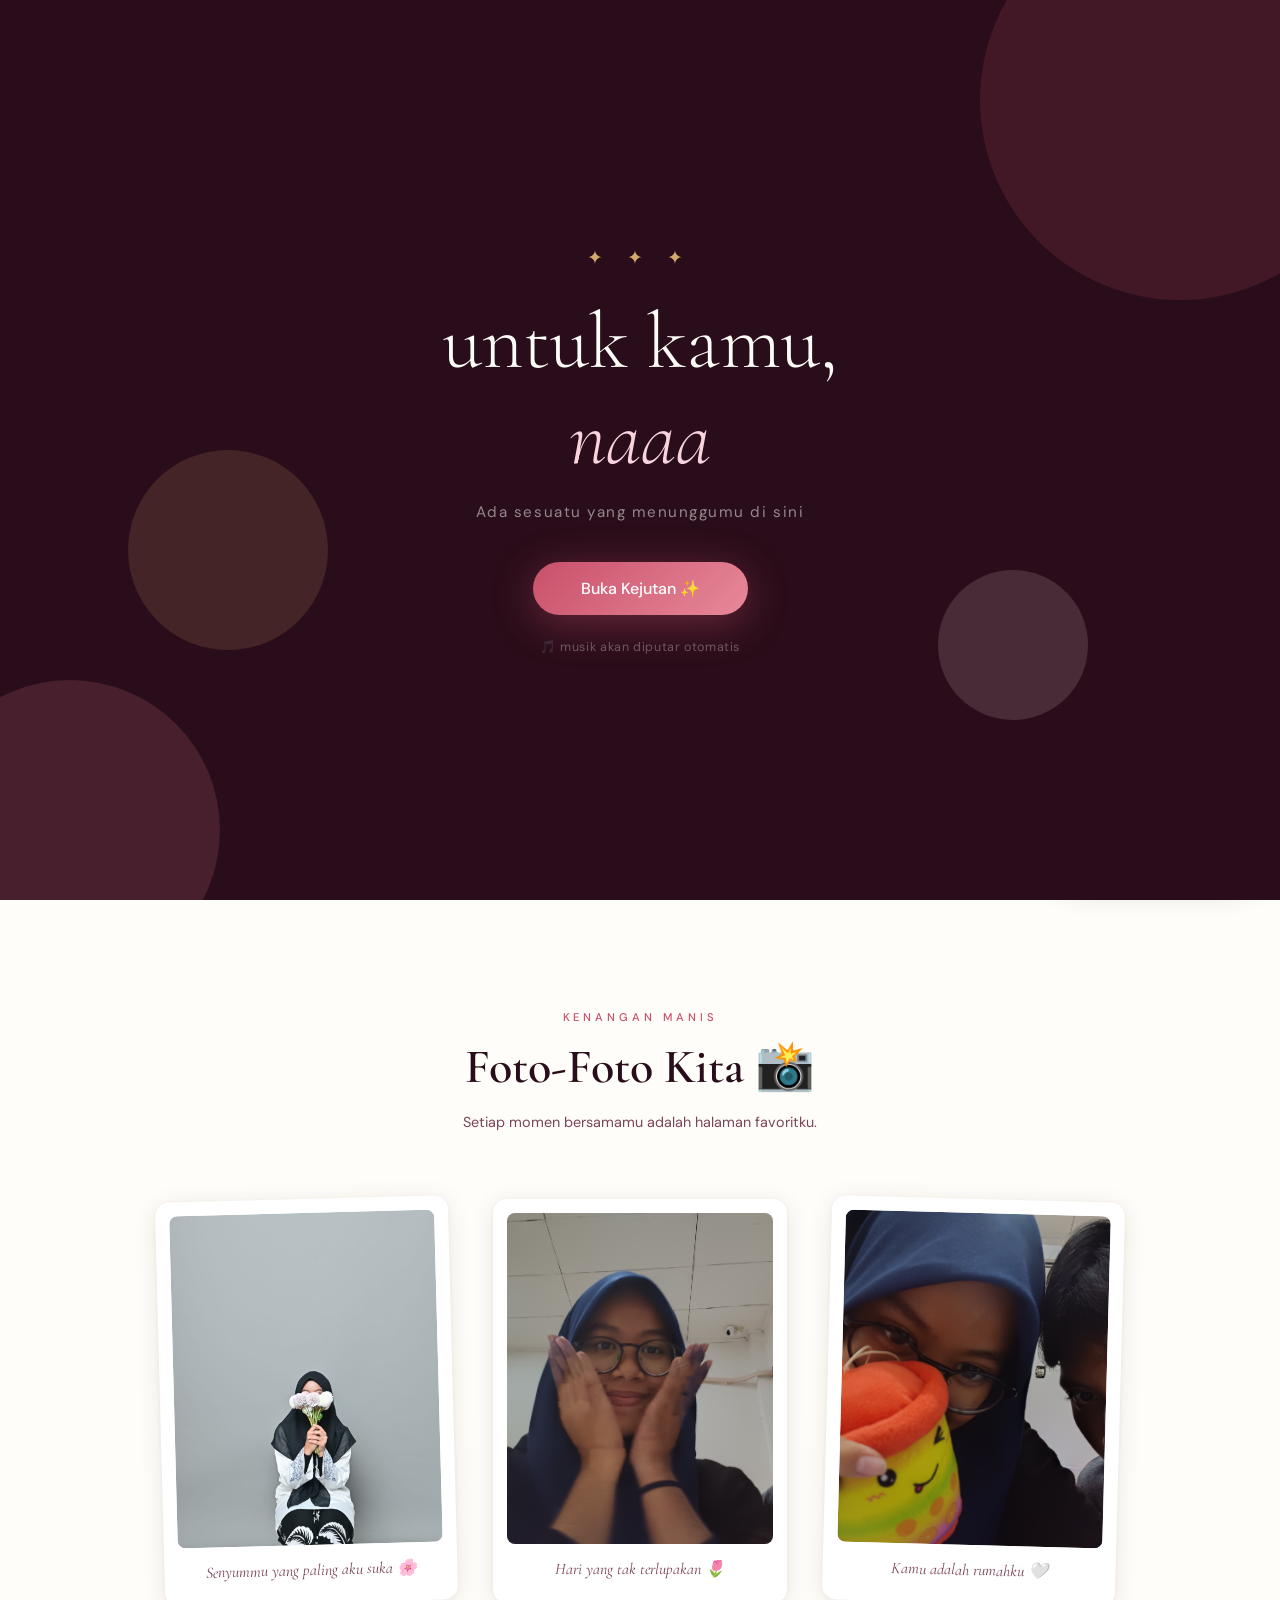
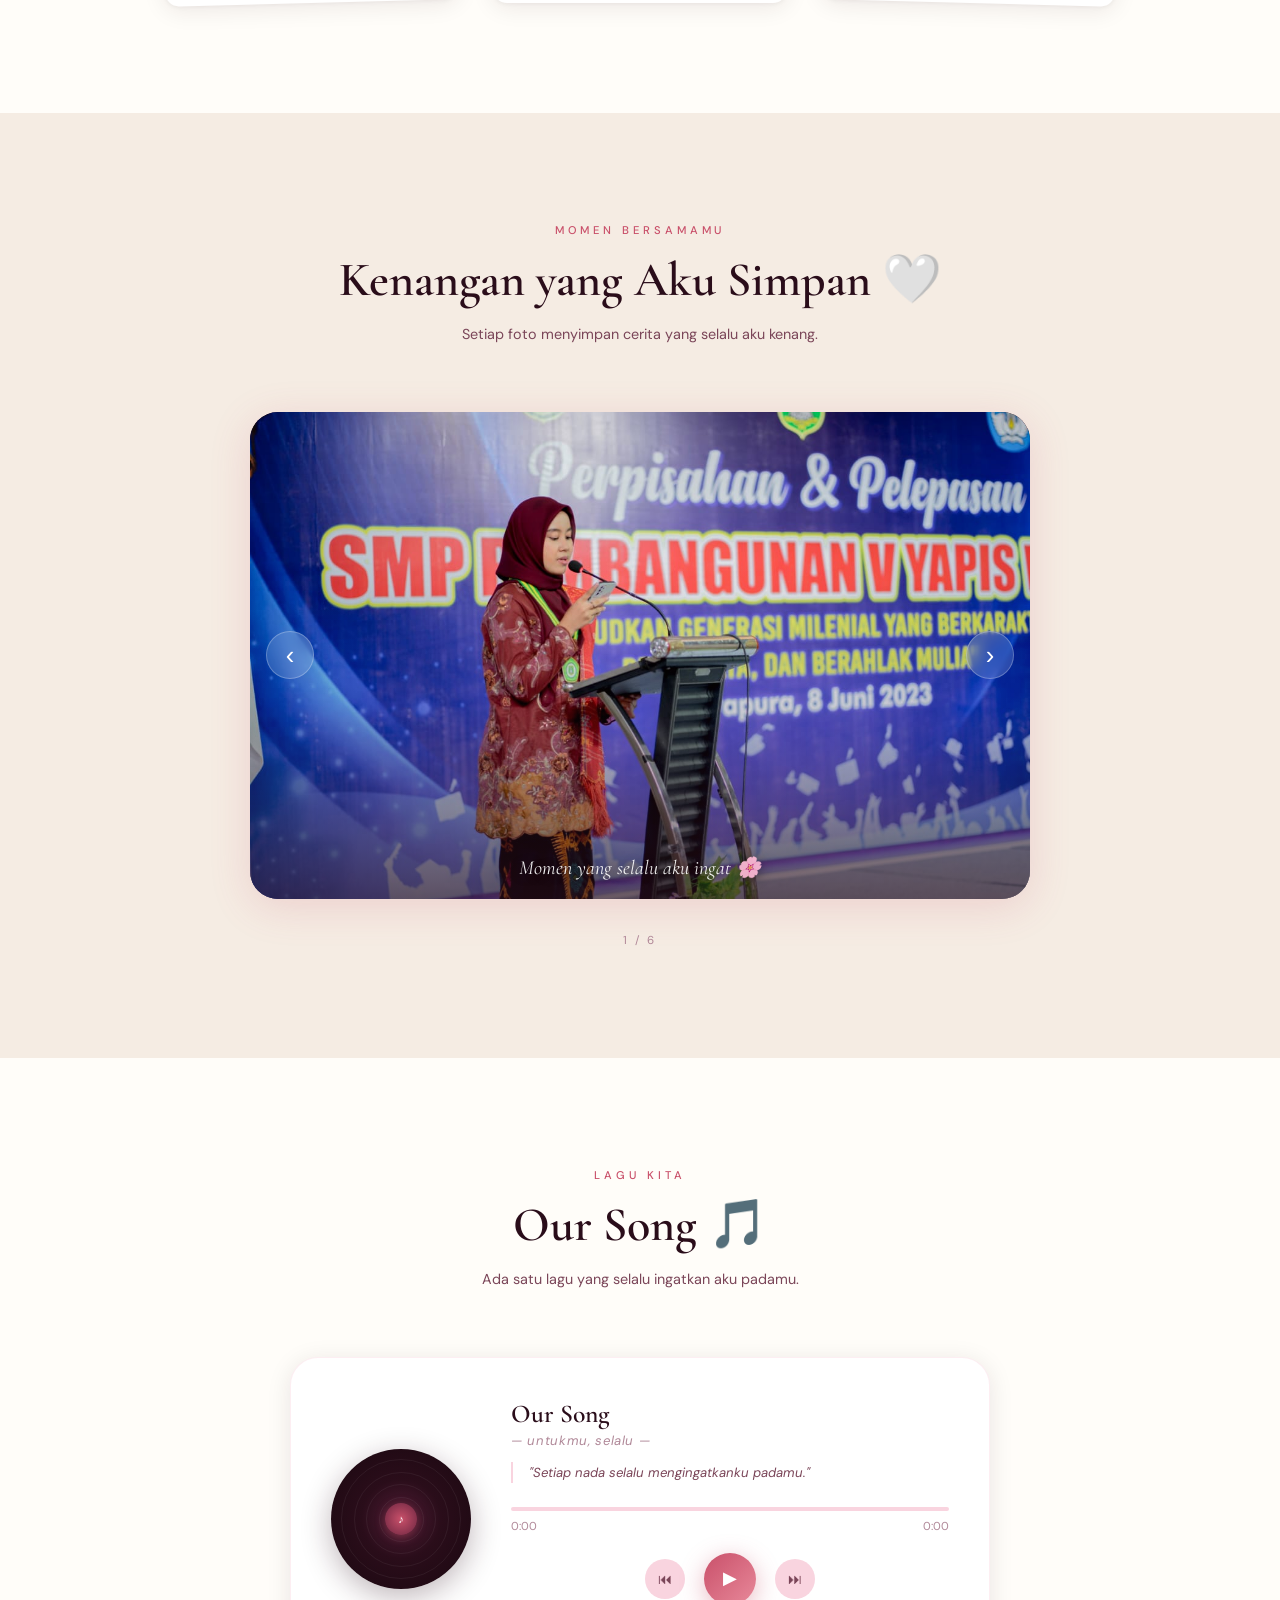
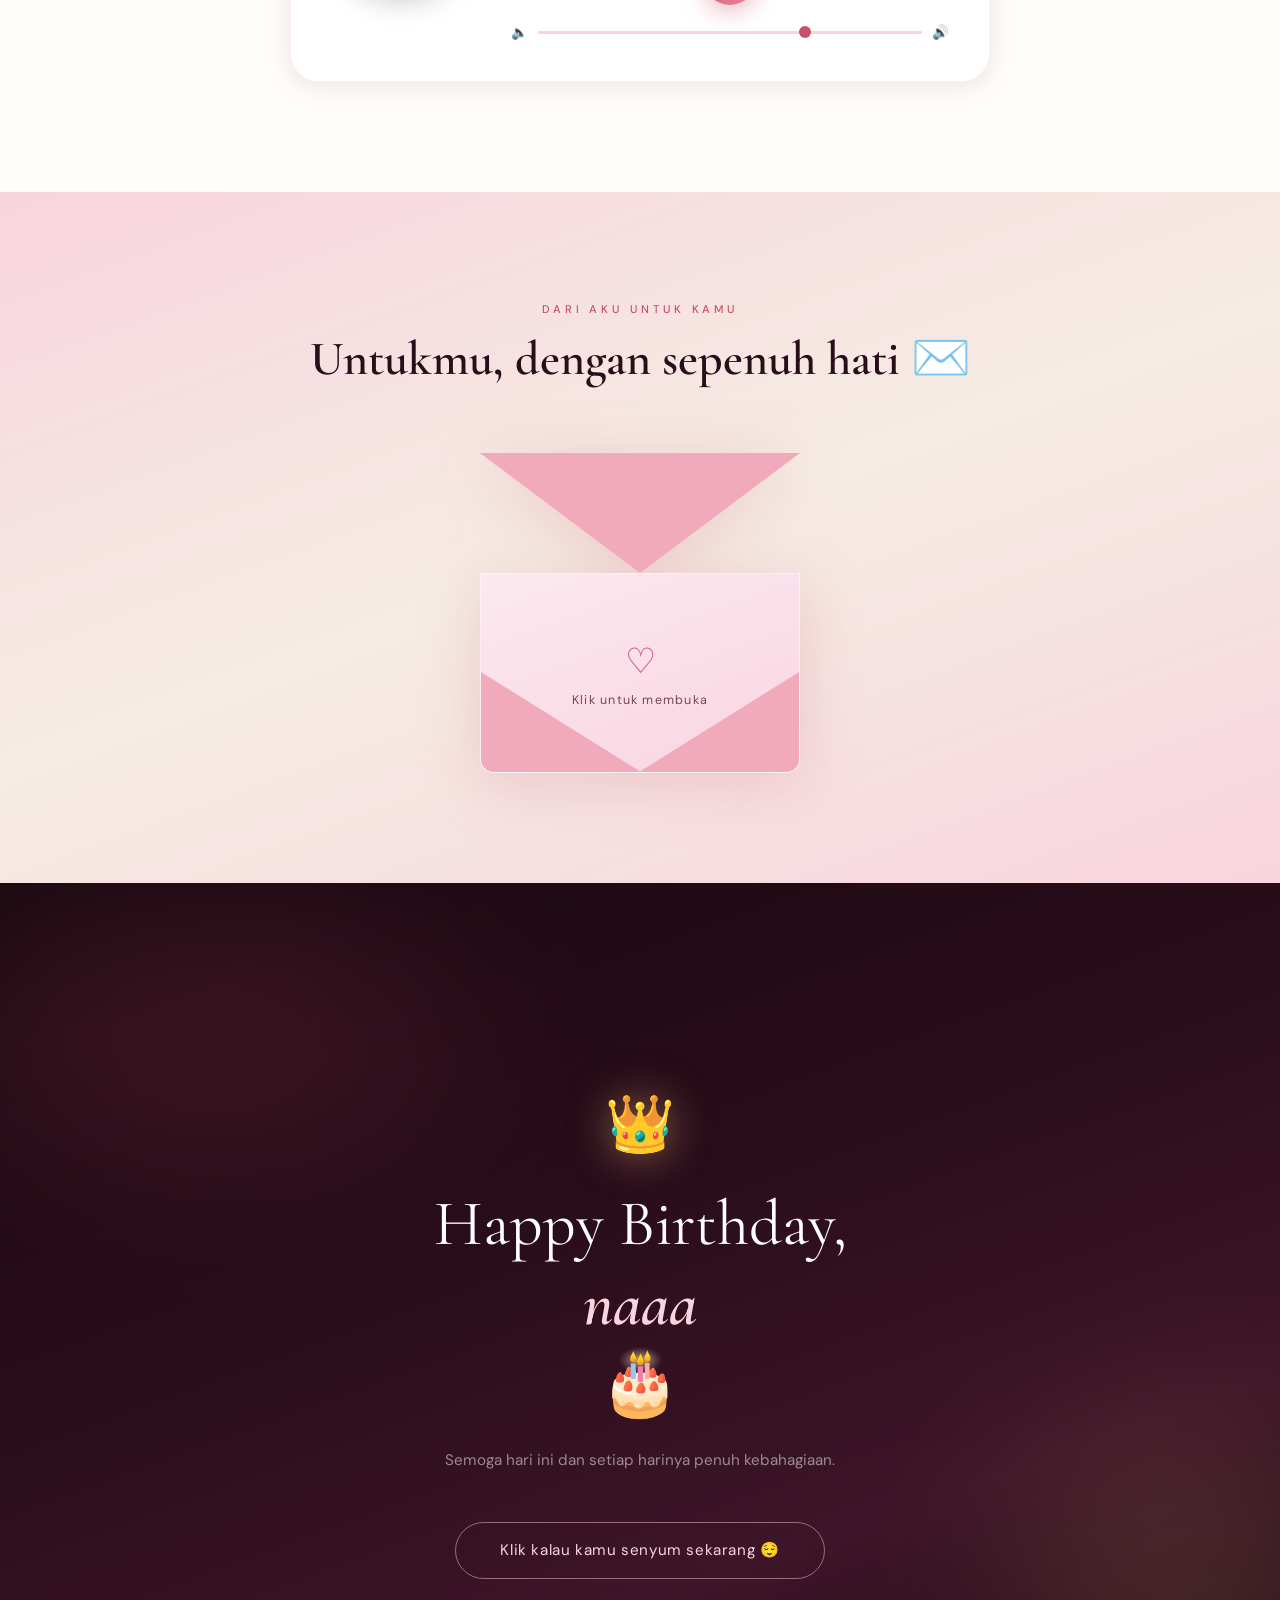
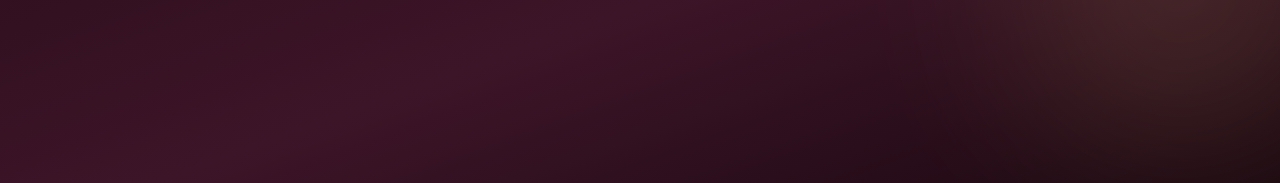
==== index.html @ 636d0f61 "." ====
<!DOCTYPE html>
<html lang="id">
<head>
  <meta charset="UTF-8" />
  <meta name="viewport" content="width=device-width, initial-scale=1.0" />
  <title>Happy Birthday 🎂</title>
  <link rel="stylesheet" href="style.css" />
  <link href="https://fonts.googleapis.com/css2?family=Cormorant+Garamond:ital,wght@0,300;0,400;0,600;1,300;1,400;1,600&family=DM+Sans:wght@300;400;500&family=Satisfy&display=swap" rel="stylesheet" />
  <link href="https://cdnjs.cloudflare.com/ajax/libs/aos/2.3.4/aos.css" rel="stylesheet" />
</head>
<body>

  <!-- ========== AMBIENT AUTOPLAY (BIRU) ========== -->
  <audio id="ambient-audio" preload="auto" loop>
    <source src="Gabriella_Fernaldi_-_Biru_-__64_Kbps___1_.mp3" type="audio/mpeg" />
  </audio>

  <!-- ========== CLICK TO START OVERLAY ========== -->
  <div id="start-overlay" class="start-overlay">
    <div class="start-overlay-inner">
      <div class="so-petal so-p1"></div>
      <div class="so-petal so-p2"></div>
      <div class="so-petal so-p3"></div>
      <div class="so-petal so-p4"></div>
      <div class="start-content">
        <p class="so-eyebrow">✦ ✦ ✦</p>
        <h2 class="so-title">untuk kamu,<br/><span>naaa</span></h2>
        <p class="so-sub">Ada sesuatu yang menunggumu di sini</p>
        <button class="so-btn" onclick="startExperience()">
          Buka Kejutan ✨
        </button>
        <p class="so-music-note">🎵 musik akan diputar otomatis</p>
      </div>
    </div>
  </div>

  <!-- ========== CANVAS CONFETTI ========== -->
  <canvas id="confetti-canvas"></canvas>

  <!-- ========== AMBIENT MUSIC BADGE ========== -->
  <div class="ambient-badge" id="ambient-badge">
    <div class="amb-disc spinning" id="amb-disc">
      <span>♪</span>
    </div>
    <div class="amb-meta">
      <p class="amb-title">Biru</p>
      <p class="amb-artist">Gabriella Fernaldi</p>
    </div>
    <button class="amb-btn" id="amb-btn" onclick="toggleAmbient()">⏸</button>
  </div>

  <!-- ========== SECTION 1: LANDING ========== -->
  <section id="landing" class="landing-section">
    <div class="lnd-grain"></div>
    <div class="lnd-orb lnd-orb-1"></div>
    <div class="lnd-orb lnd-orb-2"></div>
    <div class="lnd-orb lnd-orb-3"></div>
    <div class="petals-container" id="petals"></div>

    <div class="landing-content" data-aos="fade-up" data-aos-duration="1400">
      <p class="landing-eyebrow">✦ sebuah pesan untukmu ✦</p>
      <h1 class="landing-title" id="typing-text"></h1>
      <div class="landing-divider">
        <span class="div-line"></span>
        <span class="div-heart">♡</span>
        <span class="div-line"></span>
      </div>
      <button class="btn-surprise" onclick="openSurprise()">
        <span>Buka Kejutan</span>
        <span class="btn-emoji">🎁</span>
      </button>
    </div>

    <div class="scroll-hint">
      <span>scroll</span>
      <div class="scroll-line"></div>
    </div>
  </section>

  <!-- ========== SECTION 2: GALLERY ========== -->
  <section id="gallery" class="gallery-section">
    <div class="section-header" data-aos="fade-up">
      <p class="section-eyebrow">kenangan manis</p>
      <h2 class="section-title">Foto-Foto Kita 📸</h2>
      <p class="section-desc">Setiap momen bersamamu adalah halaman favoritku.</p>
    </div>

    <div class="gallery-grid">
      <div class="polaroid-card tilt-l" data-aos="fade-up" data-aos-delay="100" onclick="openLightbox('1.jpg', 'Senyummu yang paling aku suka 🌸')">
        <div class="polaroid-img-wrap">
          <img src="1.jpg" alt="Photo 1" onerror="this.src='https://picsum.photos/seed/rose1/400/500'" />
          <div class="polaroid-overlay"><span>Lihat ↗</span></div>
        </div>
        <p class="polaroid-caption">Senyummu yang paling aku suka 🌸</p>
      </div>

      <div class="polaroid-card" data-aos="fade-up" data-aos-delay="200" onclick="openLightbox('2.jpg', 'Hari yang tak terlupakan 🌷')">
        <div class="polaroid-img-wrap">
          <img src="2.jpg" alt="Photo 2" onerror="this.src='https://picsum.photos/seed/flower2/400/500'" />
          <div class="polaroid-overlay"><span>Lihat ↗</span></div>
        </div>
        <p class="polaroid-caption">Hari yang tak terlupakan 🌷</p>
      </div>

      <div class="polaroid-card tilt-r" data-aos="fade-up" data-aos-delay="300" onclick="openLightbox('3.jpg', 'Kamu adalah rumahku 🤍')">
        <div class="polaroid-img-wrap">
          <img src="3.jpg" alt="Photo 3" onerror="this.src='https://picsum.photos/seed/garden3/400/500'" />
          <div class="polaroid-overlay"><span>Lihat ↗</span></div>
        </div>
        <p class="polaroid-caption">Kamu adalah rumahku 🤍</p>
      </div>
    </div>

    <div id="lightbox" class="lightbox" onclick="closeLightbox()">
      <div class="lightbox-content" onclick="event.stopPropagation()">
        <button class="lightbox-close" onclick="closeLightbox()">✕</button>
        <img id="lightbox-img" src="" alt="" />
        <p id="lightbox-caption"></p>
      </div>
    </div>
  </section>

  <!-- ========== SECTION 3: SLIDESHOW ========== -->
<section id="slideshow" class="slideshow-section">
  <div class="section-header" data-aos="fade-up">
    <p class="section-eyebrow">momen bersamamu</p>
    <h2 class="section-title">Kenangan yang Aku Simpan 🤍</h2>
    <p class="section-desc">Setiap foto menyimpan cerita yang selalu aku kenang.</p>
  </div>

  <div class="slideshow-wrap" data-aos="fade-up" data-aos-delay="150">
    <div class="slideshow-stage">
      <div class="slide active" data-caption="Momen yang selalu aku ingat 🌸">
        <img src="4.jpg" alt="Foto 4" onerror="this.src='https://picsum.photos/seed/s4/800/500'" />
      </div>
      <div class="slide" data-caption="Bersamamu adalah rumah 🤍">
        <img src="5.jpg" alt="Foto 5" onerror="this.src='https://picsum.photos/seed/s5/800/500'" />
      </div>
      <div class="slide" data-caption="Tawa yang paling aku suka 🌷">
        <img src="6.jpg" alt="Foto 6" onerror="this.src='https://picsum.photos/seed/s6/800/500'" />
      </div>
      <div class="slide" data-caption="Hari yang tak terlupakan ✨">
        <img src="7.jpg" alt="Foto 7" onerror="this.src='https://picsum.photos/seed/s7/800/500'" />
      </div>
      <div class="slide" data-caption="Kamu selalu bikin aku tersenyum 😊">
        <img src="8.jpg" alt="Foto 8" onerror="this.src='https://picsum.photos/seed/s8/800/500'" />
      </div>
      <div class="slide" data-caption="Terima kasih sudah ada 💕">
        <img src="9.jpg" alt="Foto 9" onerror="this.src='https://picsum.photos/seed/s9/800/500'" />
      </div>

      <button class="slide-btn slide-prev" onclick="changeSlide(-1)">‹</button>
      <button class="slide-btn slide-next" onclick="changeSlide(1)">›</button>

      <div class="slide-caption-box">
        <p id="slide-caption">Momen yang selalu aku ingat 🌸</p>
      </div>
    </div>

    <div class="slide-dots" id="slide-dots"></div>
    <div class="slide-counter"><span id="slide-current">1</span> / <span id="slide-total">6</span></div>
  </div>
</section>

  <!-- ========== SECTION 4: MUSIC PLAYER ========== -->
  <section id="music" class="music-section">
    <div class="section-header" data-aos="fade-up">
      <p class="section-eyebrow">lagu kita</p>
      <h2 class="section-title">Our Song 🎵</h2>
      <p class="section-desc">Ada satu lagu yang selalu ingatkan aku padamu.</p>
    </div>

    <div class="music-card" data-aos="fade-up" data-aos-delay="100">
      <div class="music-vinyl-wrap">
        <div class="music-vinyl" id="music-disc">
          <div class="vinyl-r vinyl-r1"></div>
          <div class="vinyl-r vinyl-r2"></div>
          <div class="vinyl-r vinyl-r3"></div>
          <div class="vinyl-r vinyl-r4"></div>
          <div class="vinyl-center">♪</div>
        </div>
      </div>

      <div class="music-right">
        <h3 class="music-name">Our Song</h3>
        <p class="music-artist">— untukmu, selalu —</p>
        <p class="music-quote">"Setiap nada selalu mengingatkanku padamu."</p>

        <audio id="birthday-audio" preload="none">
          <source src="sssSpotify_com_downloader_1772805914259.mp3" type="audio/mpeg" />
        </audio>

        <div class="music-progress-section">
          <div class="music-progress-bar" id="music-progress-bar">
            <div class="music-progress-fill" id="progress-fill"></div>
          </div>
          <div class="music-timestamps">
            <span id="current-time">0:00</span>
            <span id="total-time">0:00</span>
          </div>
        </div>

        <div class="music-controls">
          <button class="ctrl-btn" onclick="restartTrack()">⏮</button>
          <button class="ctrl-btn ctrl-main" id="play-pause-btn" onclick="toggleMusic()">
            <span id="play-icon">▶</span>
          </button>
          <button class="ctrl-btn" onclick="restartTrack()">⏭</button>
        </div>

        <div class="volume-row">
          <span>🔈</span>
          <input type="range" id="volume-slider" min="0" max="1" step="0.05" value="0.7" oninput="setVolume(this.value)" />
          <span>🔊</span>
        </div>
      </div>
    </div>
  </section>

  <!-- ========== SECTION 5: SURAT ========== -->
  <section id="letter" class="letter-section">
    <div class="section-header" data-aos="fade-up">
      <p class="section-eyebrow">dari aku untuk kamu</p>
      <h2 class="section-title">Untukmu, dengan sepenuh hati ✉️</h2>
    </div>

    <div class="envelope-wrap" data-aos="fade-up" data-aos-delay="200">
      <div class="envelope" id="envelope" onclick="openEnvelope()">
        <div class="envelope-flap" id="envelope-flap"></div>
        <div class="envelope-body">
          <div class="envelope-heart">♡</div>
          <p class="envelope-hint" id="envelope-hint">Klik untuk membuka</p>
        </div>
      </div>

      <div class="letter-content" id="letter-content">
        <div class="letter-paper">
          <div class="letter-wax">♡</div>
          <p class="letter-date">— Hari istimewamu —</p>
          <p class="letter-greeting">Untuk kamu naaa,</p>
          <p class="letter-body">Hari ini, bertahun-tahun yang lalu, seseorang yang paling berharga dalam hidupku lahir ke dunia. Dan aku bersyukur setiap hari karena jalan hidupku membawaku bertemu denganmu.</p>
          <p class="letter-body">Kamu mungkin tidak selalu tahu betapa banyak kamu berarti bagiku. Setiap tawamu, setiap ceritamu, setiap momen kecil yang kita lewati bersama — semuanya menjadi bagian dari memori terindahku.</p>
          <p class="letter-body">Di hari ulang tahunmu ini, aku hanya ingin kamu tahu: kamu dicintai, kamu dihargai, dan kamu adalah salah satu alasan terbesar aku bersyukur setiap pagi.</p>
          <p class="letter-body">Semoga hari ini membawamu banyak senyum, semoga tahun ini penuh dengan hal-hal indah yang kamu pantas dapatkan. Dan semoga aku selalu bisa ada di sisimu dalam setiap langkahmu.</p>
          <p class="letter-sign">Dengan cinta yang tulus,<br /><em>Seseorang yang selalu menyayangimu 🤍</em></p>
        </div>
      </div>
    </div>
  </section>

  <!-- ========== SECTION 6: FINAL ========== -->
  <section id="final" class="final-section">
    <div class="stars-bg" id="stars-bg"></div>
    <div class="sparkles-container" id="sparkles"></div>
    <div class="aurora aurora-1"></div>
    <div class="aurora aurora-2"></div>

    <div class="final-content" data-aos="fade-up">
      <div class="final-crown">👑</div>
      <h2 class="final-title">Happy Birthday,<br /><span class="final-name">naaa</span> 🎂</h2>
      <p class="final-sub">Semoga hari ini dan setiap harinya penuh kebahagiaan.</p>
      <button class="btn-smile" onclick="showSurpriseModal()">
        Klik kalau kamu senyum sekarang 😌
      </button>
    </div>

    <div class="floating-hearts" id="floating-hearts"></div>
  </section>

  <!-- ========== SURPRISE MODAL ========== -->
  <div id="surprise-modal" class="surprise-modal">
    <div class="surprise-modal-content">
      <button class="modal-close" onclick="closeSurpriseModal()">✕</button>
      <div class="modal-deco">✨</div>
      <img id="modal-photo" src="" alt="" class="modal-photo" />
      <h3 class="modal-title">Aku tahu kamu senyum sekarang 😊</h3>
      <p class="modal-text" id="modal-text"></p>
      <button class="modal-btn" onclick="closeSurpriseModal()">Makasih ya 🤍</button>
    </div>
  </div>
  <div id="modal-backdrop" class="modal-backdrop" onclick="closeSurpriseModal()"></div>

  <script src="https://cdnjs.cloudflare.com/ajax/libs/aos/2.3.4/aos.js"></script>
  <script src="script.js"></script>
</body>
</html>
---- style.css ----
/* ================================================
   BIRTHDAY WEBSITE — STYLE.CSS (REVAMPED)
   Tema: Romantic · Luxury · Editorial
   ================================================ */

:root {
  --blush:       #f9d4df;
  --rose:        #e8899a;
  --deep-rose:   #c9506a;
  --cream:       #fdf8f3;
  --cream-warm:  #f5ece3;
  --ivory:       #fffdf9;
  --wine:        #2a0d1a;
  --wine-mid:    #3d1528;
  --wine-light:  #6b2540;
  --gold:        #d4a96a;
  --gold-light:  #e8c98a;
  --text-dark:   #2a0d1a;
  --text-mid:    #7a4558;
  --text-soft:   #b08898;
  --white:       #ffffff;
  --shadow-rose: 0 8px 40px rgba(200,80,106,0.18);
  --shadow-soft: 0 4px 24px rgba(42,13,26,0.10);
  --radius-xl:   28px;
  --radius-lg:   20px;
  --radius-md:   14px;
  --radius-sm:   8px;
  --ease:        cubic-bezier(0.4,0,0.2,1);
  --spring:      cubic-bezier(0.34,1.56,0.64,1);
}

*, *::before, *::after { box-sizing: border-box; margin: 0; padding: 0; }

html { scroll-behavior: smooth; font-size: 16px; }

body {
  font-family: 'DM Sans', sans-serif;
  background: var(--cream);
  color: var(--text-dark);
  overflow-x: hidden;
}

img { max-width: 100%; display: block; }

/* ============================================================
   START OVERLAY
   ============================================================ */
.start-overlay {
  position: fixed;
  inset: 0;
  z-index: 10000;
  background: var(--wine);
  display: flex;
  align-items: center;
  justify-content: center;
  transition: opacity 0.8s ease, visibility 0.8s ease;
}

.start-overlay.hidden {
  opacity: 0;
  visibility: hidden;
  pointer-events: none;
}

.start-overlay-inner {
  position: relative;
  width: 100%;
  height: 100%;
  display: flex;
  align-items: center;
  justify-content: center;
  overflow: hidden;
}

/* Decorative blobs on overlay */
.so-petal {
  position: absolute;
  border-radius: 50%;
  opacity: 0.15;
  animation: soPulse 4s ease-in-out infinite;
}
.so-p1 { width: 400px; height: 400px; background: var(--deep-rose); top: -100px; right: -100px; animation-delay: 0s; }
.so-p2 { width: 300px; height: 300px; background: var(--rose); bottom: -80px; left: -80px; animation-delay: 1s; }
.so-p3 { width: 200px; height: 200px; background: var(--gold); top: 50%; left: 10%; animation-delay: 2s; }
.so-p4 { width: 150px; height: 150px; background: var(--blush); bottom: 20%; right: 15%; animation-delay: 1.5s; }

@keyframes soPulse {
  0%, 100% { transform: scale(1); }
  50% { transform: scale(1.1); }
}

.start-content {
  position: relative;
  z-index: 2;
  text-align: center;
  padding: 2rem;
}

.so-eyebrow {
  font-size: 1.2rem;
  color: var(--gold);
  letter-spacing: 0.5em;
  margin-bottom: 1.5rem;
  animation: fadeIn 1s ease both;
}

.so-title {
  font-family: 'Cormorant Garamond', serif;
  font-size: clamp(2.5rem, 8vw, 5rem);
  font-weight: 300;
  color: var(--ivory);
  line-height: 1.2;
  margin-bottom: 1rem;
  animation: fadeInUp 1s 0.3s ease both;
}

.so-title span {
  font-style: italic;
  color: var(--blush);
}

.so-sub {
  font-size: 0.95rem;
  color: rgba(255,255,255,0.5);
  letter-spacing: 0.1em;
  margin-bottom: 2.5rem;
  animation: fadeInUp 1s 0.5s ease both;
}

.so-btn {
  display: inline-flex;
  align-items: center;
  gap: 0.5rem;
  padding: 1rem 3rem;
  background: linear-gradient(135deg, var(--deep-rose), var(--rose));
  color: var(--white);
  border: none;
  border-radius: 50px;
  font-family: 'DM Sans', sans-serif;
  font-size: 1rem;
  font-weight: 500;
  cursor: pointer;
  box-shadow: 0 8px 40px rgba(200,80,106,0.4);
  transition: transform 0.3s var(--spring), box-shadow 0.3s ease;
  animation: fadeInUp 1s 0.7s ease both;
}

.so-btn:hover {
  transform: translateY(-4px) scale(1.03);
  box-shadow: 0 16px 50px rgba(200,80,106,0.5);
}

.so-music-note {
  margin-top: 1.5rem;
  font-size: 0.78rem;
  color: rgba(255,255,255,0.3);
  letter-spacing: 0.05em;
  animation: fadeIn 1s 1.2s ease both;
}

@keyframes fadeIn { from { opacity: 0; } to { opacity: 1; } }
@keyframes fadeInUp { from { opacity: 0; transform: translateY(20px); } to { opacity: 1; transform: translateY(0); } }

/* ============================================================
   AMBIENT MUSIC BADGE
   ============================================================ */
.ambient-badge {
  position: fixed;
  bottom: 1.5rem;
  right: 1.5rem;
  z-index: 500;
  display: flex;
  align-items: center;
  gap: 0.75rem;
  background: rgba(42,13,26,0.85);
  backdrop-filter: blur(16px);
  border: 1px solid rgba(247,197,213,0.2);
  border-radius: 50px;
  padding: 0.6rem 1rem 0.6rem 0.6rem;
  box-shadow: 0 8px 32px rgba(0,0,0,0.3);
  animation: slideInBadge 0.6s 1s var(--spring) both;
}

@keyframes slideInBadge {
  from { transform: translateY(20px); opacity: 0; }
  to { transform: translateY(0); opacity: 1; }
}

.amb-disc {
  width: 36px;
  height: 36px;
  border-radius: 50%;
  background: linear-gradient(135deg, var(--deep-rose), var(--wine-light));
  display: flex;
  align-items: center;
  justify-content: center;
  color: white;
  font-size: 0.9rem;
  flex-shrink: 0;
}

.amb-disc.spinning {
  animation: discSpin 4s linear infinite;
}

@keyframes discSpin {
  from { transform: rotate(0deg); }
  to { transform: rotate(360deg); }
}

.amb-disc.paused {
  animation: none;
}

.amb-meta { line-height: 1.2; }

.amb-title {
  font-size: 0.75rem;
  font-weight: 500;
  color: var(--blush);
  white-space: nowrap;
}

.amb-artist {
  font-size: 0.65rem;
  color: rgba(255,255,255,0.4);
}

.amb-btn {
  background: rgba(255,255,255,0.1);
  border: none;
  color: white;
  width: 28px;
  height: 28px;
  border-radius: 50%;
  font-size: 0.7rem;
  cursor: pointer;
  display: flex;
  align-items: center;
  justify-content: center;
  transition: background 0.2s;
  flex-shrink: 0;
}

.amb-btn:hover { background: rgba(255,255,255,0.2); }

/* ============================================================
   CONFETTI CANVAS
   ============================================================ */
#confetti-canvas {
  position: fixed;
  inset: 0;
  width: 100%; height: 100%;
  pointer-events: none;
  z-index: 9999;
}

/* ============================================================
   LANDING SECTION
   ============================================================ */
.landing-section {
  position: relative;
  min-height: 100vh;
  display: flex;
  align-items: center;
  justify-content: center;
  overflow: hidden;
  background: linear-gradient(160deg, #fff0f5 0%, #fdf8f3 40%, #fff5ee 70%, #fde8f0 100%);
}

/* Film grain overlay */
.lnd-grain {
  position: absolute;
  inset: 0;
  pointer-events: none;
  opacity: 0.035;
  background-image: url("data:image/svg+xml,%3Csvg viewBox='0 0 256 256' xmlns='http://www.w3.org/2000/svg'%3E%3Cfilter id='noise'%3E%3CfeTurbulence type='fractalNoise' baseFrequency='0.9' numOctaves='4' stitchTiles='stitch'/%3E%3C/filter%3E%3Crect width='100%25' height='100%25' filter='url(%23noise)'/%3E%3C/svg%3E");
  background-repeat: repeat;
  background-size: 128px 128px;
}

.lnd-orb {
  position: absolute;
  border-radius: 50%;
  filter: blur(60px);
  pointer-events: none;
}

.lnd-orb-1 {
  width: 500px; height: 500px;
  background: rgba(247,197,213,0.35);
  top: -150px; left: -100px;
  animation: orbFloat 8s ease-in-out infinite;
}

.lnd-orb-2 {
  width: 350px; height: 350px;
  background: rgba(245,230,216,0.4);
  bottom: -80px; right: -80px;
  animation: orbFloat 10s 2s ease-in-out infinite reverse;
}

.lnd-orb-3 {
  width: 250px; height: 250px;
  background: rgba(212,80,106,0.12);
  top: 40%; left: 60%;
  animation: orbFloat 7s 1s ease-in-out infinite;
}

@keyframes orbFloat {
  0%, 100% { transform: translate(0, 0) scale(1); }
  50% { transform: translate(20px, -30px) scale(1.05); }
}

.petals-container { position: absolute; inset: 0; pointer-events: none; overflow: hidden; }

.petal {
  position: absolute;
  background: radial-gradient(ellipse, #f9c5d5 40%, #f0a0b8 100%);
  border-radius: 50% 0 50% 0;
  opacity: 0.65;
  animation: petalFall linear infinite;
}

@keyframes petalFall {
  0%   { transform: translateY(-20px) rotate(0deg) translateX(0); opacity: 0.7; }
  50%  { transform: translateY(55vh) rotate(360deg) translateX(30px); opacity: 0.5; }
  100% { transform: translateY(110vh) rotate(720deg) translateX(-10px); opacity: 0; }
}

.landing-content {
  position: relative;
  z-index: 2;
  text-align: center;
  max-width: 720px;
  padding: 2rem 1.5rem;
}

.landing-eyebrow {
  font-size: 0.7rem;
  font-weight: 500;
  letter-spacing: 0.4em;
  color: var(--deep-rose);
  text-transform: uppercase;
  margin-bottom: 2rem;
}

.landing-title {
  font-family: 'Cormorant Garamond', serif;
  font-size: clamp(1.6rem, 4.5vw, 2.8rem);
  font-weight: 400;
  font-style: italic;
  color: var(--text-dark);
  line-height: 1.5;
  min-height: 5em;
  margin-bottom: 2rem;
}

.landing-title::after {
  content: '|';
  animation: blink 0.8s infinite;
  color: var(--deep-rose);
  font-weight: 300;
  font-style: normal;
}

@keyframes blink {
  0%, 100% { opacity: 1; }
  50%       { opacity: 0; }
}

.landing-divider {
  display: flex;
  align-items: center;
  justify-content: center;
  gap: 1.2rem;
  margin-bottom: 3rem;
}

.div-line {
  display: block;
  width: 100px;
  height: 1px;
  background: linear-gradient(to right, transparent, var(--rose));
}

.div-line:last-child { background: linear-gradient(to left, transparent, var(--rose)); }

.div-heart {
  font-size: 1.1rem;
  color: var(--deep-rose);
  animation: heartPulse 1.6s ease-in-out infinite;
}

@keyframes heartPulse {
  0%, 100% { transform: scale(1); }
  50%       { transform: scale(1.3); }
}

.btn-surprise {
  display: inline-flex;
  align-items: center;
  gap: 0.7rem;
  padding: 1.1rem 2.8rem;
  background: linear-gradient(135deg, var(--deep-rose) 0%, var(--rose) 100%);
  color: var(--white);
  border: none;
  border-radius: 50px;
  font-family: 'DM Sans', sans-serif;
  font-size: 1rem;
  font-weight: 500;
  letter-spacing: 0.04em;
  cursor: pointer;
  box-shadow: 0 10px 40px rgba(200,80,106,0.35), inset 0 1px 0 rgba(255,255,255,0.2);
  transition: transform 0.3s var(--spring), box-shadow 0.3s ease;
  position: relative;
  overflow: hidden;
}

.btn-surprise::before {
  content: '';
  position: absolute;
  inset: 0;
  background: linear-gradient(135deg, rgba(255,255,255,0.15), transparent);
  opacity: 0;
  transition: opacity 0.3s;
}

.btn-surprise:hover {
  transform: translateY(-4px) scale(1.02);
  box-shadow: 0 18px 50px rgba(200,80,106,0.45);
}
.btn-surprise:hover::before { opacity: 1; }
.btn-surprise:active { transform: translateY(0) scale(1); }
.btn-emoji { font-size: 1.1rem; }

.scroll-hint {
  position: absolute;
  bottom: 2.5rem;
  left: 50%;
  transform: translateX(-50%);
  display: flex;
  flex-direction: column;
  align-items: center;
  gap: 0.5rem;
  color: var(--text-soft);
  font-size: 0.65rem;
  letter-spacing: 0.3em;
  text-transform: uppercase;
  animation: fadeIn 1s 2s ease both;
}

.scroll-line {
  width: 1px;
  height: 32px;
  background: linear-gradient(to bottom, var(--text-soft), transparent);
  animation: scrollPulse 1.5s ease-in-out infinite;
}

@keyframes scrollPulse {
  0%, 100% { transform: scaleY(1); opacity: 0.5; }
  50% { transform: scaleY(1.4); opacity: 1; }
}

/* ============================================================
   SHARED SECTION STYLES
   ============================================================ */
section { padding: 110px 1.5rem; }

.section-header {
  text-align: center;
  margin-bottom: 4rem;
}

.section-eyebrow {
  font-size: 0.7rem;
  font-weight: 500;
  letter-spacing: 0.35em;
  text-transform: uppercase;
  color: var(--deep-rose);
  margin-bottom: 0.8rem;
}

.section-title {
  font-family: 'Cormorant Garamond', serif;
  font-size: clamp(2rem, 4.5vw, 3rem);
  font-weight: 600;
  color: var(--text-dark);
  margin-bottom: 0.8rem;
  line-height: 1.25;
}

.section-desc {
  font-size: 0.9rem;
  color: var(--text-mid);
  max-width: 400px;
  margin: 0 auto;
  line-height: 1.75;
}

/* ============================================================
   GALLERY SECTION
   ============================================================ */
.gallery-section {
  background: var(--ivory);
  position: relative;
}

.gallery-grid {
  display: grid;
  grid-template-columns: repeat(auto-fit, minmax(260px, 1fr));
  gap: 2.5rem;
  max-width: 960px;
  margin: 0 auto;
}

.polaroid-card {
  background: var(--white);
  border-radius: var(--radius-md);
  padding: 14px 14px 22px;
  box-shadow: 0 4px 24px rgba(42,13,26,0.09), 0 1px 4px rgba(42,13,26,0.05);
  cursor: pointer;
  transition: transform 0.4s var(--spring), box-shadow 0.4s ease;
  position: relative;
}

.polaroid-card.tilt-l { transform: rotate(-1.5deg); }
.polaroid-card.tilt-r { transform: rotate(1.5deg); }

.polaroid-card:hover {
  transform: translateY(-10px) rotate(0deg) scale(1.02) !important;
  box-shadow: 0 24px 60px rgba(200,80,106,0.2), 0 4px 12px rgba(42,13,26,0.08);
}

.polaroid-img-wrap {
  position: relative;
  overflow: hidden;
  border-radius: var(--radius-sm);
  aspect-ratio: 4/5;
  background: var(--blush);
}

.polaroid-img-wrap img {
  width: 100%; height: 100%;
  object-fit: cover;
  transition: transform 0.5s ease;
}

.polaroid-card:hover .polaroid-img-wrap img { transform: scale(1.07); }

.polaroid-overlay {
  position: absolute;
  inset: 0;
  background: linear-gradient(to top, rgba(42,13,26,0.55), transparent 60%);
  display: flex;
  align-items: flex-end;
  justify-content: flex-end;
  padding: 1rem;
  opacity: 0;
  transition: opacity 0.35s ease;
}

.polaroid-card:hover .polaroid-overlay { opacity: 1; }
.polaroid-overlay span { color: white; font-size: 0.85rem; font-weight: 500; }

.polaroid-caption {
  margin-top: 14px;
  font-family: 'Cormorant Garamond', serif;
  font-style: italic;
  font-size: 1rem;
  color: var(--text-mid);
  text-align: center;
  line-height: 1.4;
}

/* Lightbox */
.lightbox {
  display: none;
  position: fixed;
  inset: 0;
  background: rgba(10,0,6,0.92);
  z-index: 800;
  align-items: center;
  justify-content: center;
  backdrop-filter: blur(8px);
}

.lightbox.open { display: flex; }

.lightbox-content {
  position: relative;
  max-width: 90vw;
  max-height: 90vh;
  text-align: center;
}

.lightbox-close {
  position: absolute;
  top: -3rem; right: 0;
  background: rgba(255,255,255,0.12);
  border: none;
  color: white;
  width: 36px; height: 36px;
  border-radius: 50%;
  cursor: pointer;
  font-size: 0.85rem;
  display: flex; align-items: center; justify-content: center;
  transition: background 0.2s;
}

.lightbox-close:hover { background: rgba(255,255,255,0.25); }

.lightbox-content img {
  max-height: 80vh;
  border-radius: var(--radius-md);
  box-shadow: 0 30px 80px rgba(0,0,0,0.5);
}

#lightbox-caption {
  margin-top: 1rem;
  font-family: 'Cormorant Garamond', serif;
  font-style: italic;
  color: rgba(255,255,255,0.75);
  font-size: 1.05rem;
}

/* ============================================================
   VIDEO SECTION
   ============================================================ */
.video-section {
  background: var(--cream-warm);
  position: relative;
  overflow: hidden;
}

.video-card {
  max-width: 700px;
  margin: 0 auto;
  border-radius: var(--radius-xl);
  overflow: hidden;
  box-shadow: var(--shadow-rose);
  background: var(--wine);
}

.video-card video {
  width: 100%;
  display: block;
  background: black;
}

.video-footer {
  padding: 1rem 1.5rem;
  text-align: center;
  background: var(--wine);
  color: rgba(255,255,255,0.6);
  font-size: 0.85rem;
  letter-spacing: 0.05em;
}

/* ============================================================
   MUSIC SECTION
   ============================================================ */
.music-section {
  background: var(--ivory);
  position: relative;
}

.music-card {
  max-width: 700px;
  margin: 0 auto;
  background: var(--white);
  border-radius: var(--radius-xl);
  padding: 2.5rem;
  box-shadow: var(--shadow-soft);
  display: flex;
  gap: 2.5rem;
  align-items: center;
  border: 1px solid rgba(247,197,213,0.3);
}

/* Vinyl */
.music-vinyl-wrap {
  flex-shrink: 0;
}

.music-vinyl {
  width: 140px;
  height: 140px;
  border-radius: 50%;
  background: radial-gradient(circle, #3d1528 20%, #2a0d1a 40%, #1a0810 100%);
  position: relative;
  display: flex;
  align-items: center;
  justify-content: center;
  box-shadow: 0 8px 30px rgba(42,13,26,0.3);
  transition: box-shadow 0.3s;
}

.music-vinyl.playing {
  animation: vinylSpin 2s linear infinite;
  box-shadow: 0 12px 40px rgba(200,80,106,0.4);
}

@keyframes vinylSpin {
  from { transform: rotate(0deg); }
  to { transform: rotate(360deg); }
}

.vinyl-r {
  position: absolute;
  border-radius: 50%;
  border: 1px solid rgba(255,255,255,0.06);
  inset: 0;
  margin: auto;
}

.vinyl-r1 { width: 120px; height: 120px; }
.vinyl-r2 { width: 95px;  height: 95px; }
.vinyl-r3 { width: 70px;  height: 70px; }
.vinyl-r4 { width: 45px;  height: 45px; }

.vinyl-center {
  width: 32px;
  height: 32px;
  background: radial-gradient(circle, var(--deep-rose), var(--wine-light));
  border-radius: 50%;
  display: flex;
  align-items: center;
  justify-content: center;
  color: white;
  font-size: 0.7rem;
  z-index: 2;
  box-shadow: 0 2px 10px rgba(200,80,106,0.5);
}

/* Music right panel */
.music-right { flex: 1; }

.music-name {
  font-family: 'Cormorant Garamond', serif;
  font-size: 1.6rem;
  font-weight: 600;
  color: var(--text-dark);
  margin-bottom: 0.2rem;
}

.music-artist {
  font-size: 0.82rem;
  color: var(--text-soft);
  font-style: italic;
  margin-bottom: 0.8rem;
  letter-spacing: 0.05em;
}

.music-quote {
  font-size: 0.82rem;
  color: var(--text-mid);
  font-style: italic;
  margin-bottom: 1.5rem;
  padding-left: 1rem;
  border-left: 2px solid var(--blush);
  line-height: 1.6;
}

.music-progress-section { margin-bottom: 1.2rem; }

.music-progress-bar {
  height: 4px;
  background: var(--blush);
  border-radius: 4px;
  cursor: pointer;
  position: relative;
  overflow: hidden;
}

.music-progress-fill {
  height: 100%;
  background: linear-gradient(to right, var(--deep-rose), var(--rose));
  border-radius: 4px;
  width: 0%;
  transition: width 0.2s linear;
}

.music-timestamps {
  display: flex;
  justify-content: space-between;
  margin-top: 0.5rem;
  font-size: 0.72rem;
  color: var(--text-soft);
}

.music-controls {
  display: flex;
  align-items: center;
  justify-content: center;
  gap: 1.2rem;
  margin-bottom: 1.2rem;
}

.ctrl-btn {
  background: var(--blush);
  border: none;
  width: 40px; height: 40px;
  border-radius: 50%;
  color: var(--text-mid);
  font-size: 0.9rem;
  cursor: pointer;
  display: flex; align-items: center; justify-content: center;
  transition: background 0.2s, transform 0.2s;
}

.ctrl-btn:hover { background: var(--rose); color: white; transform: scale(1.08); }

.ctrl-main {
  width: 52px; height: 52px;
  background: linear-gradient(135deg, var(--deep-rose), var(--rose));
  color: white;
  font-size: 1.1rem;
  box-shadow: 0 6px 24px rgba(200,80,106,0.4);
}

.ctrl-main:hover { background: linear-gradient(135deg, var(--rose), var(--deep-rose)); color: white; transform: scale(1.1); }

.volume-row {
  display: flex;
  align-items: center;
  gap: 0.6rem;
  font-size: 0.85rem;
}

.volume-row input[type=range] {
  flex: 1;
  -webkit-appearance: none;
  height: 3px;
  background: var(--blush);
  border-radius: 3px;
  outline: none;
}

.volume-row input[type=range]::-webkit-slider-thumb {
  -webkit-appearance: none;
  width: 12px; height: 12px;
  border-radius: 50%;
  background: var(--deep-rose);
  cursor: pointer;
}

/* ============================================================
   LETTER SECTION
   ============================================================ */
.letter-section {
  background: linear-gradient(160deg, var(--blush) 0%, var(--cream-warm) 50%, var(--blush) 100%);
  position: relative;
  overflow: hidden;
}

.envelope-wrap {
  max-width: 560px;
  margin: 0 auto;
}

/* Envelope */
.envelope {
  width: 320px;
  margin: 0 auto;
  position: relative;
  cursor: pointer;
  filter: drop-shadow(0 10px 30px rgba(200,80,106,0.2));
  transition: transform 0.3s var(--spring);
}

.envelope:hover { transform: scale(1.02) translateY(-4px); }

.envelope-flap {
  width: 0; height: 0;
  border-left: 160px solid transparent;
  border-right: 160px solid transparent;
  border-top: 120px solid #f0aabb;
  transform-origin: top;
  transition: transform 0.7s var(--ease);
  position: relative;
  z-index: 2;
}

.envelope-flap.open { transform: rotateX(180deg); }

.envelope-body {
  width: 320px;
  height: 200px;
  background: linear-gradient(160deg, #fce8f0, #f9d5e2);
  border-radius: 0 0 var(--radius-md) var(--radius-md);
  display: flex;
  flex-direction: column;
  align-items: center;
  justify-content: center;
  gap: 0.5rem;
  border: 1px solid rgba(255,255,255,0.6);
  position: relative;
  overflow: hidden;
}

.envelope-body::before {
  content: '';
  position: absolute;
  bottom: 0; left: 0;
  width: 0; height: 0;
  border-bottom: 100px solid #f0aabb;
  border-right: 160px solid transparent;
}

.envelope-body::after {
  content: '';
  position: absolute;
  bottom: 0; right: 0;
  width: 0; height: 0;
  border-bottom: 100px solid #f0aabb;
  border-left: 160px solid transparent;
}

.envelope-heart {
  font-size: 2.2rem;
  color: var(--deep-rose);
  animation: heartPulse 1.5s ease-in-out infinite;
  position: relative;
  z-index: 1;
}

.envelope-hint {
  font-size: 0.78rem;
  color: var(--text-mid);
  letter-spacing: 0.1em;
  position: relative;
  z-index: 1;
  transition: opacity 0.4s;
}

/* Letter content */
.letter-content {
  display: none;
  margin-top: 2.5rem;
  animation: letterReveal 0.8s ease both;
}

.letter-content.visible { display: block; }

@keyframes letterReveal {
  from { opacity: 0; transform: translateY(24px); }
  to   { opacity: 1; transform: translateY(0); }
}

.letter-paper {
  background: var(--ivory);
  border-radius: var(--radius-lg);
  padding: 3rem 2.5rem 2.5rem;
  box-shadow: 0 12px 50px rgba(42,13,26,0.1);
  position: relative;
  border-top: 5px solid var(--deep-rose);
}

.letter-wax {
  position: absolute;
  top: -1.2rem;
  left: 50%;
  transform: translateX(-50%);
  width: 40px; height: 40px;
  background: var(--deep-rose);
  border-radius: 50%;
  display: flex;
  align-items: center;
  justify-content: center;
  color: white;
  font-size: 1.1rem;
  box-shadow: 0 4px 16px rgba(200,80,106,0.4);
}

.letter-date {
  font-size: 0.75rem;
  letter-spacing: 0.2em;
  color: var(--text-soft);
  text-align: center;
  margin-bottom: 2rem;
  text-transform: uppercase;
}

.letter-greeting {
  font-family: 'Cormorant Garamond', serif;
  font-size: 1.15rem;
  font-style: italic;
  color: var(--deep-rose);
  margin-bottom: 1.2rem;
}

.letter-body {
  font-size: 0.9rem;
  line-height: 2;
  color: var(--text-mid);
  margin-bottom: 1rem;
}

.letter-sign {
  margin-top: 2rem;
  font-family: 'Cormorant Garamond', serif;
  font-style: italic;
  color: var(--text-dark);
  font-size: 1rem;
  line-height: 1.8;
  padding-top: 1.5rem;
  border-top: 1px dashed var(--blush);
}

/* ============================================================
   FINAL SECTION
   ============================================================ */
.final-section {
  position: relative;
  min-height: 100vh;
  display: flex;
  align-items: center;
  justify-content: center;
  padding: 100px 1.5rem;
  overflow: hidden;
  background: linear-gradient(160deg, #1a0810 0%, #2a0d1a 40%, #3d1528 70%, #1a0810 100%);
}

.stars-bg { position: absolute; inset: 0; pointer-events: none; }

.star-dot {
  position: absolute;
  border-radius: 50%;
  background: white;
  animation: twinkle ease-in-out infinite;
}

@keyframes twinkle {
  0%, 100% { opacity: 0.15; transform: scale(1); }
  50%       { opacity: 1; transform: scale(1.5); }
}

.sparkles-container { position: absolute; inset: 0; pointer-events: none; }

.sparkle {
  position: absolute;
  color: var(--gold);
  animation: sparkleFade ease-in-out infinite;
}

@keyframes sparkleFade {
  0%, 100% { opacity: 0; transform: scale(0.5) rotate(0deg); }
  50%       { opacity: 1; transform: scale(1.2) rotate(20deg); }
}

.aurora {
  position: absolute;
  border-radius: 50%;
  filter: blur(80px);
  pointer-events: none;
  opacity: 0.2;
  animation: auroraMove 8s ease-in-out infinite;
}

.aurora-1 {
  width: 600px; height: 300px;
  background: radial-gradient(ellipse, var(--deep-rose), transparent);
  top: 0; left: -100px;
}

.aurora-2 {
  width: 400px; height: 400px;
  background: radial-gradient(ellipse, var(--gold), transparent);
  bottom: 0; right: -100px;
  animation-delay: 4s;
}

@keyframes auroraMove {
  0%, 100% { transform: translate(0, 0); }
  50% { transform: translate(30px, -20px); }
}

.final-content {
  position: relative;
  z-index: 2;
  text-align: center;
  max-width: 600px;
}

.final-crown {
  font-size: 3.5rem;
  margin-bottom: 1.5rem;
  display: block;
  animation: float 3s ease-in-out infinite;
  filter: drop-shadow(0 0 20px rgba(212,169,106,0.6));
}

@keyframes float {
  0%, 100% { transform: translateY(0); }
  50%       { transform: translateY(-12px); }
}

.final-title {
  font-family: 'Cormorant Garamond', serif;
  font-size: clamp(2.2rem, 6vw, 4rem);
  font-weight: 400;
  color: var(--white);
  line-height: 1.25;
  margin-bottom: 1.5rem;
}

.final-name {
  font-style: italic;
  color: var(--blush);
  display: block;
  font-weight: 600;
}

.final-sub {
  font-size: 0.95rem;
  color: rgba(255,255,255,0.5);
  margin-bottom: 3rem;
  line-height: 1.7;
}

.btn-smile {
  display: inline-block;
  padding: 1.1rem 2.8rem;
  background: transparent;
  border: 1.5px solid rgba(247,197,213,0.5);
  color: var(--blush);
  border-radius: 50px;
  font-family: 'DM Sans', sans-serif;
  font-size: 0.95rem;
  font-weight: 400;
  cursor: pointer;
  transition: all 0.35s var(--spring);
  letter-spacing: 0.04em;
  backdrop-filter: blur(8px);
}

.btn-smile:hover {
  background: rgba(247,197,213,0.12);
  border-color: var(--rose);
  color: white;
  transform: translateY(-4px) scale(1.02);
  box-shadow: 0 12px 40px rgba(200,80,106,0.3);
}

/* Floating hearts */
.floating-hearts { position: absolute; inset: 0; pointer-events: none; }

.floating-heart {
  position: absolute;
  bottom: -10%;
  animation: floatHeart linear infinite;
  opacity: 0.5;
}

@keyframes floatHeart {
  0%   { transform: translateY(0) rotate(0deg) scale(1); opacity: 0.5; }
  50%  { transform: translateY(-60vh) rotate(180deg) scale(1.1); opacity: 0.3; }
  100% { transform: translateY(-120vh) rotate(360deg) scale(0.8); opacity: 0; }
}

/* ============================================================
   SURPRISE MODAL
   ============================================================ */
.modal-backdrop {
  display: none;
  position: fixed;
  inset: 0;
  background: rgba(10,0,6,0.75);
  z-index: 800;
  backdrop-filter: blur(8px);
}

.modal-backdrop.open { display: block; }

.surprise-modal {
  display: none;
  position: fixed;
  inset: 0;
  z-index: 900;
  align-items: center;
  justify-content: center;
  padding: 1.5rem;
}

.surprise-modal.open { display: flex; }

.surprise-modal-content {
  background: linear-gradient(160deg, var(--ivory), var(--white));
  border-radius: var(--radius-xl);
  padding: 2.5rem 2rem;
  max-width: 420px;
  width: 100%;
  text-align: center;
  box-shadow: 0 40px 100px rgba(0,0,0,0.35), 0 0 0 1px rgba(247,197,213,0.2);
  position: relative;
  animation: modalPop 0.5s var(--spring);
}

@keyframes modalPop {
  from { transform: scale(0.85); opacity: 0; }
  to   { transform: scale(1); opacity: 1; }
}

.modal-deco {
  font-size: 2.2rem;
  margin-bottom: 0.5rem;
  animation: spin 5s linear infinite;
}

@keyframes spin {
  from { transform: rotate(0deg); }
  to { transform: rotate(360deg); }
}

.modal-close {
  position: absolute;
  top: 1rem; right: 1rem;
  width: 30px; height: 30px;
  background: var(--blush);
  border: none;
  border-radius: 50%;
  font-size: 0.75rem;
  cursor: pointer;
  display: flex; align-items: center; justify-content: center;
  color: var(--text-dark);
  transition: background 0.2s;
}

.modal-close:hover { background: var(--rose); color: white; }

.modal-photo {
  width: 100%;
  max-height: 260px;
  object-fit: cover;
  border-radius: var(--radius-md);
  margin-bottom: 1.2rem;
  box-shadow: var(--shadow-soft);
}

.modal-title {
  font-family: 'Cormorant Garamond', serif;
  font-size: 1.35rem;
  font-weight: 600;
  color: var(--text-dark);
  margin-bottom: 0.75rem;
}

.modal-text {
  font-size: 0.88rem;
  color: var(--text-mid);
  line-height: 1.75;
  margin-bottom: 1.5rem;
  font-style: italic;
}

.modal-btn {
  padding: 0.85rem 2.2rem;
  background: linear-gradient(135deg, var(--deep-rose), var(--rose));
  color: white;
  border: none;
  border-radius: 50px;
  font-family: 'DM Sans', sans-serif;
  font-size: 0.9rem;
  cursor: pointer;
  transition: transform 0.3s var(--spring), box-shadow 0.3s;
  box-shadow: 0 6px 24px rgba(200,80,106,0.35);
}

.modal-btn:hover {
  transform: translateY(-3px);
  box-shadow: 0 10px 32px rgba(200,80,106,0.45);
}

/* ============================================================
   RESPONSIVE
   ============================================================ */
@media (max-width: 640px) {
  section { padding: 80px 1.2rem; }

  .gallery-grid { grid-template-columns: 1fr 1fr; gap: 1rem; }

  .music-card {
    flex-direction: column;
    align-items: center;
    gap: 1.5rem;
    padding: 2rem 1.5rem;
  }

  .music-vinyl { width: 110px; height: 110px; }
  .vinyl-r1 { width: 92px; height: 92px; }
  .vinyl-r2 { width: 72px; height: 72px; }
  .vinyl-r3 { width: 54px; height: 54px; }
  .vinyl-r4 { width: 36px; height: 36px; }

  .music-right { width: 100%; }

  .letter-paper { padding: 2.5rem 1.5rem 2rem; }
  .envelope, .envelope-body { width: 280px; }
  .envelope-flap { border-left-width: 140px; border-right-width: 140px; }
  .envelope-body::before { border-right-width: 140px; }
  .envelope-body::after  { border-left-width: 140px; }

  .ambient-badge { bottom: 1rem; right: 1rem; }

  .final-title { font-size: 2.2rem; }
}

@media (max-width: 400px) {
  .gallery-grid { grid-template-columns: 1fr; }
}

/* ============================================================
   SLIDESHOW SECTION — tambahkan ke style.css
   ============================================================ */

.slideshow-section {
  background: var(--cream-warm);
  position: relative;
  overflow: hidden;
}

.slideshow-wrap {
  max-width: 780px;
  margin: 0 auto;
}

.slideshow-stage {
  position: relative;
  width: 100%;
  aspect-ratio: 16/10;
  border-radius: var(--radius-xl);
  overflow: hidden;
  box-shadow: var(--shadow-rose);
  background: var(--wine);
  cursor: grab;
}

.slideshow-stage:active { cursor: grabbing; }

/* Slides */
.slide {
  position: absolute;
  inset: 0;
  opacity: 0;
  transition: opacity 0.75s ease, transform 0.75s ease;
  transform: scale(1.03);
}

.slide.active {
  opacity: 1;
  transform: scale(1);
  z-index: 2;
}

.slide.exit-left {
  opacity: 0;
  transform: scale(0.97) translateX(-3%);
  z-index: 1;
}

.slide.exit-right {
  opacity: 0;
  transform: scale(0.97) translateX(3%);
  z-index: 1;
}

.slide img {
  width: 100%;
  height: 100%;
  object-fit: cover;
  display: block;
}

/* Gradient overlay on image */
.slide::after {
  content: '';
  position: absolute;
  inset: 0;
  background: linear-gradient(
    to top,
    rgba(42, 13, 26, 0.65) 0%,
    rgba(42, 13, 26, 0.1) 40%,
    transparent 70%
  );
  pointer-events: none;
}

/* Prev / Next buttons */
.slide-btn {
  position: absolute;
  top: 50%;
  transform: translateY(-50%);
  z-index: 10;
  background: rgba(255, 255, 255, 0.15);
  backdrop-filter: blur(8px);
  border: 1px solid rgba(255, 255, 255, 0.25);
  color: white;
  width: 48px;
  height: 48px;
  border-radius: 50%;
  font-size: 1.6rem;
  line-height: 1;
  cursor: pointer;
  display: flex;
  align-items: center;
  justify-content: center;
  transition: background 0.25s, transform 0.25s var(--spring);
}

.slide-btn:hover {
  background: rgba(200, 80, 106, 0.55);
  transform: translateY(-50%) scale(1.1);
}

.slide-prev { left: 1rem; }
.slide-next { right: 1rem; }

/* Caption box */
.slide-caption-box {
  position: absolute;
  bottom: 0;
  left: 0;
  right: 0;
  z-index: 5;
  padding: 1.5rem 2rem 1.2rem;
  text-align: center;
}

#slide-caption {
  font-family: 'Cormorant Garamond', serif;
  font-style: italic;
  font-size: clamp(1rem, 2.5vw, 1.25rem);
  color: rgba(255, 255, 255, 0.92);
  text-shadow: 0 2px 12px rgba(0,0,0,0.4);
  transition: opacity 0.4s ease;
}

/* Dots */
.slide-dots {
  display: flex;
  justify-content: center;
  gap: 0.5rem;
  margin-top: 1.4rem;
}

.slide-dot {
  width: 7px;
  height: 7px;
  border-radius: 50%;
  background: var(--blush);
  opacity: 0.4;
  cursor: pointer;
  transition: opacity 0.3s, transform 0.3s var(--spring), background 0.3s;
  border: none;
  padding: 0;
}

.slide-dot.active {
  opacity: 1;
  background: var(--deep-rose);
  transform: scale(1.35);
}

.slide-dot:hover { opacity: 0.75; }

/* Counter */
.slide-counter {
  text-align: center;
  margin-top: 0.7rem;
  font-size: 0.72rem;
  letter-spacing: 0.2em;
  color: var(--text-soft);
}

/* Responsive */
@media (max-width: 640px) {
  .slideshow-stage { aspect-ratio: 4/3; border-radius: var(--radius-lg); }
  .slide-btn { width: 38px; height: 38px; font-size: 1.3rem; }
  .slide-prev { left: 0.5rem; }
  .slide-next { right: 0.5rem; }
}
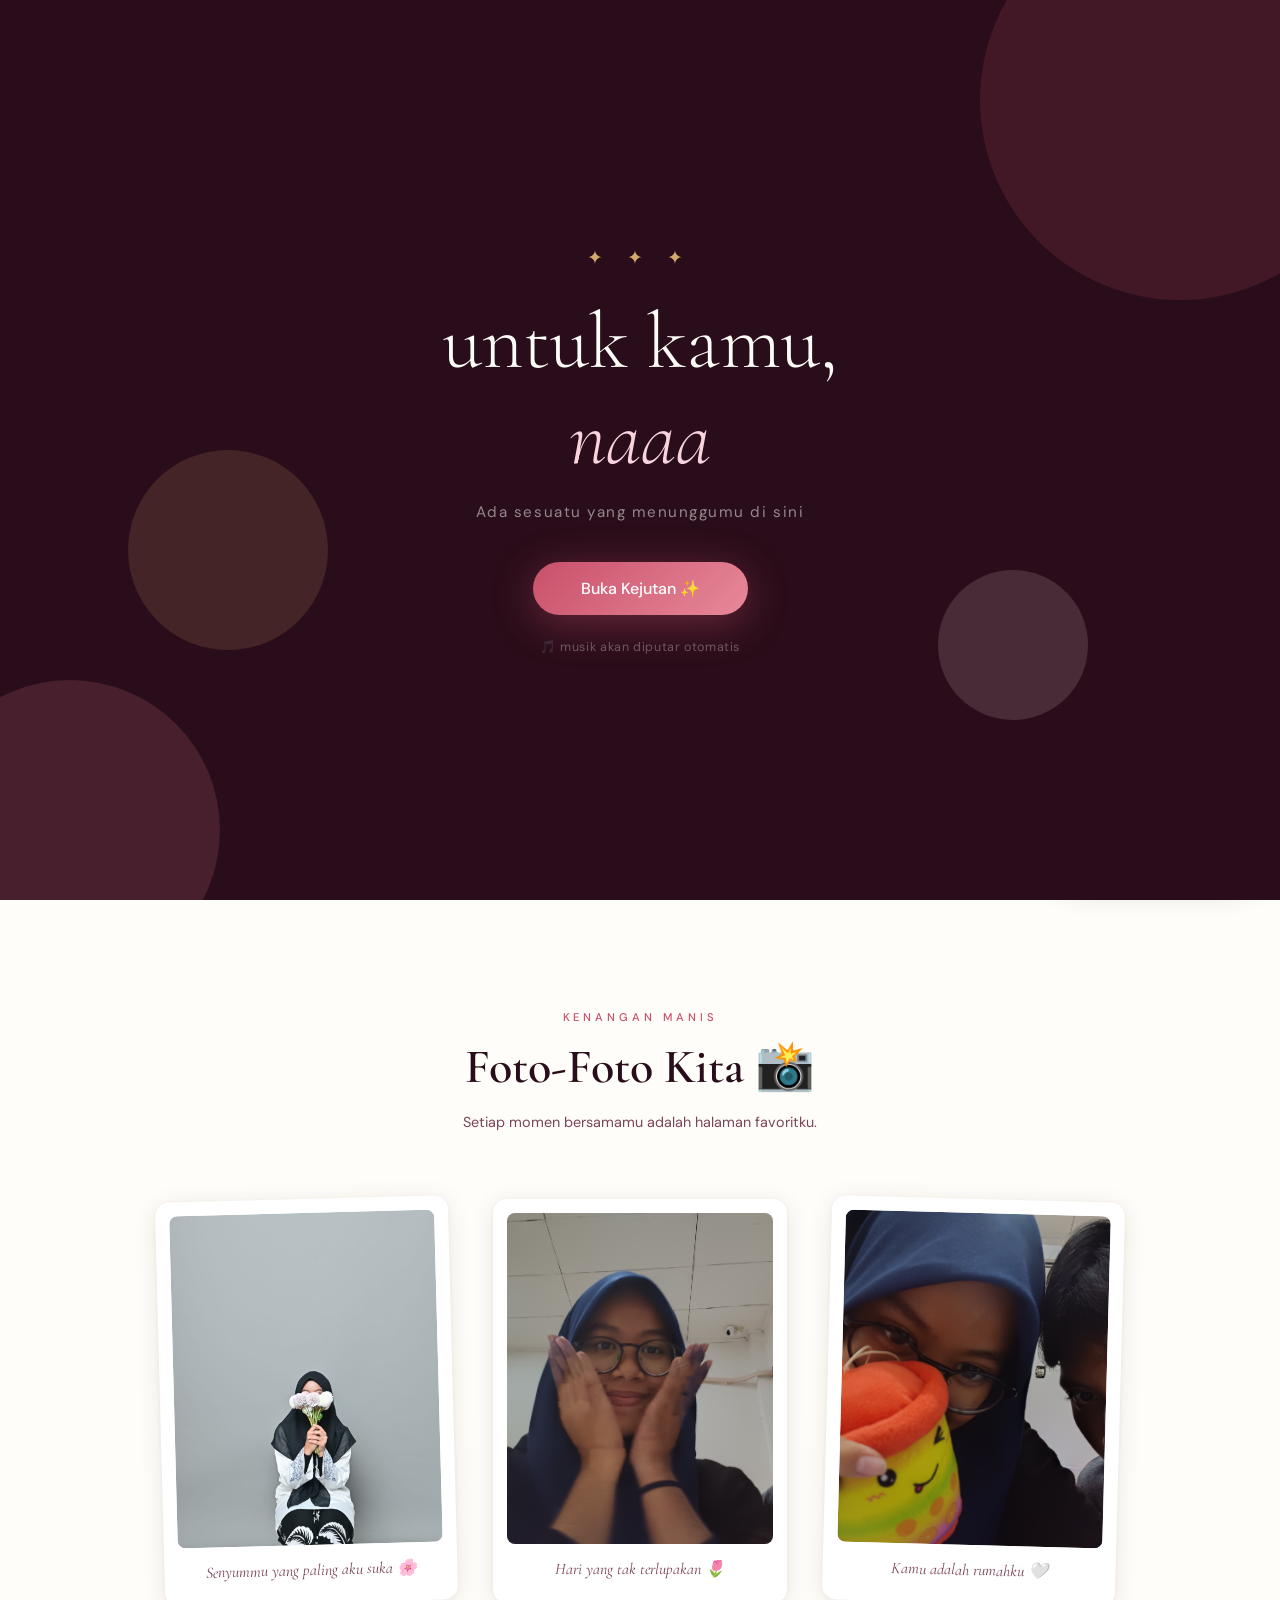
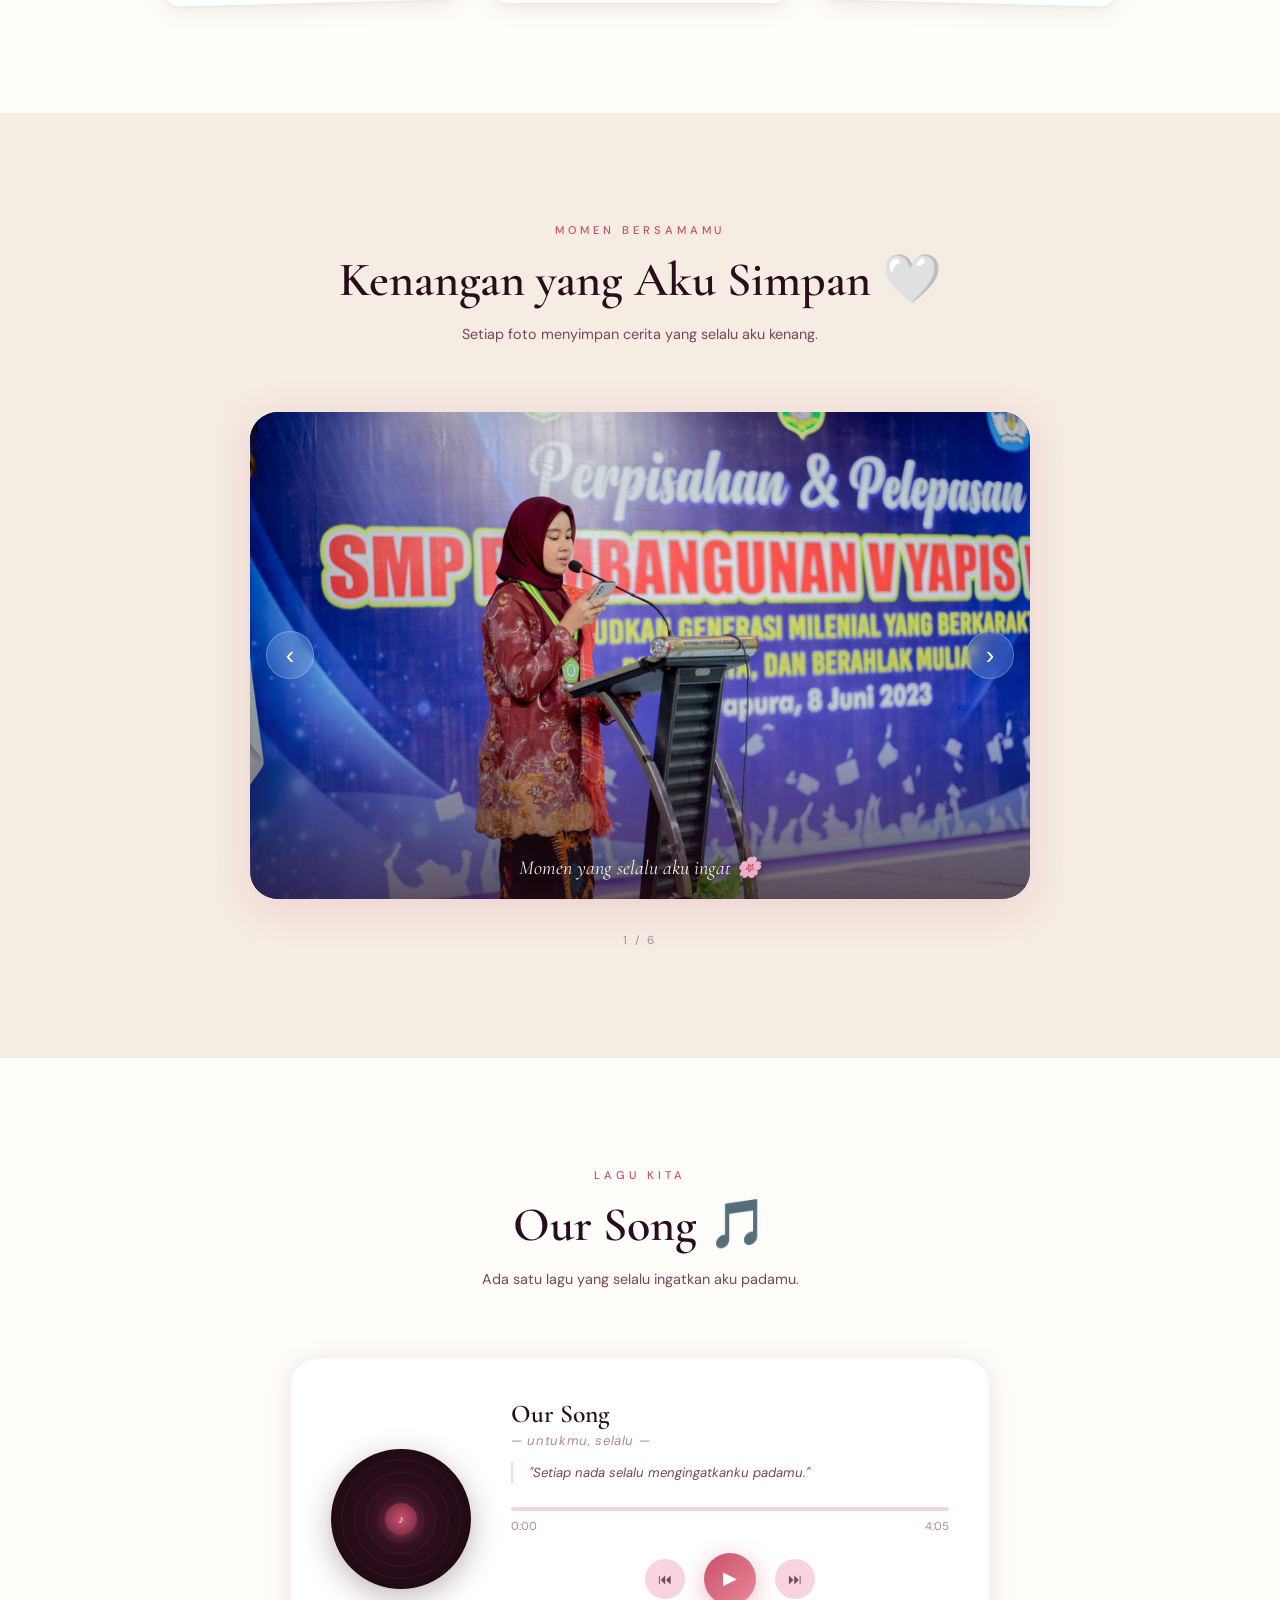
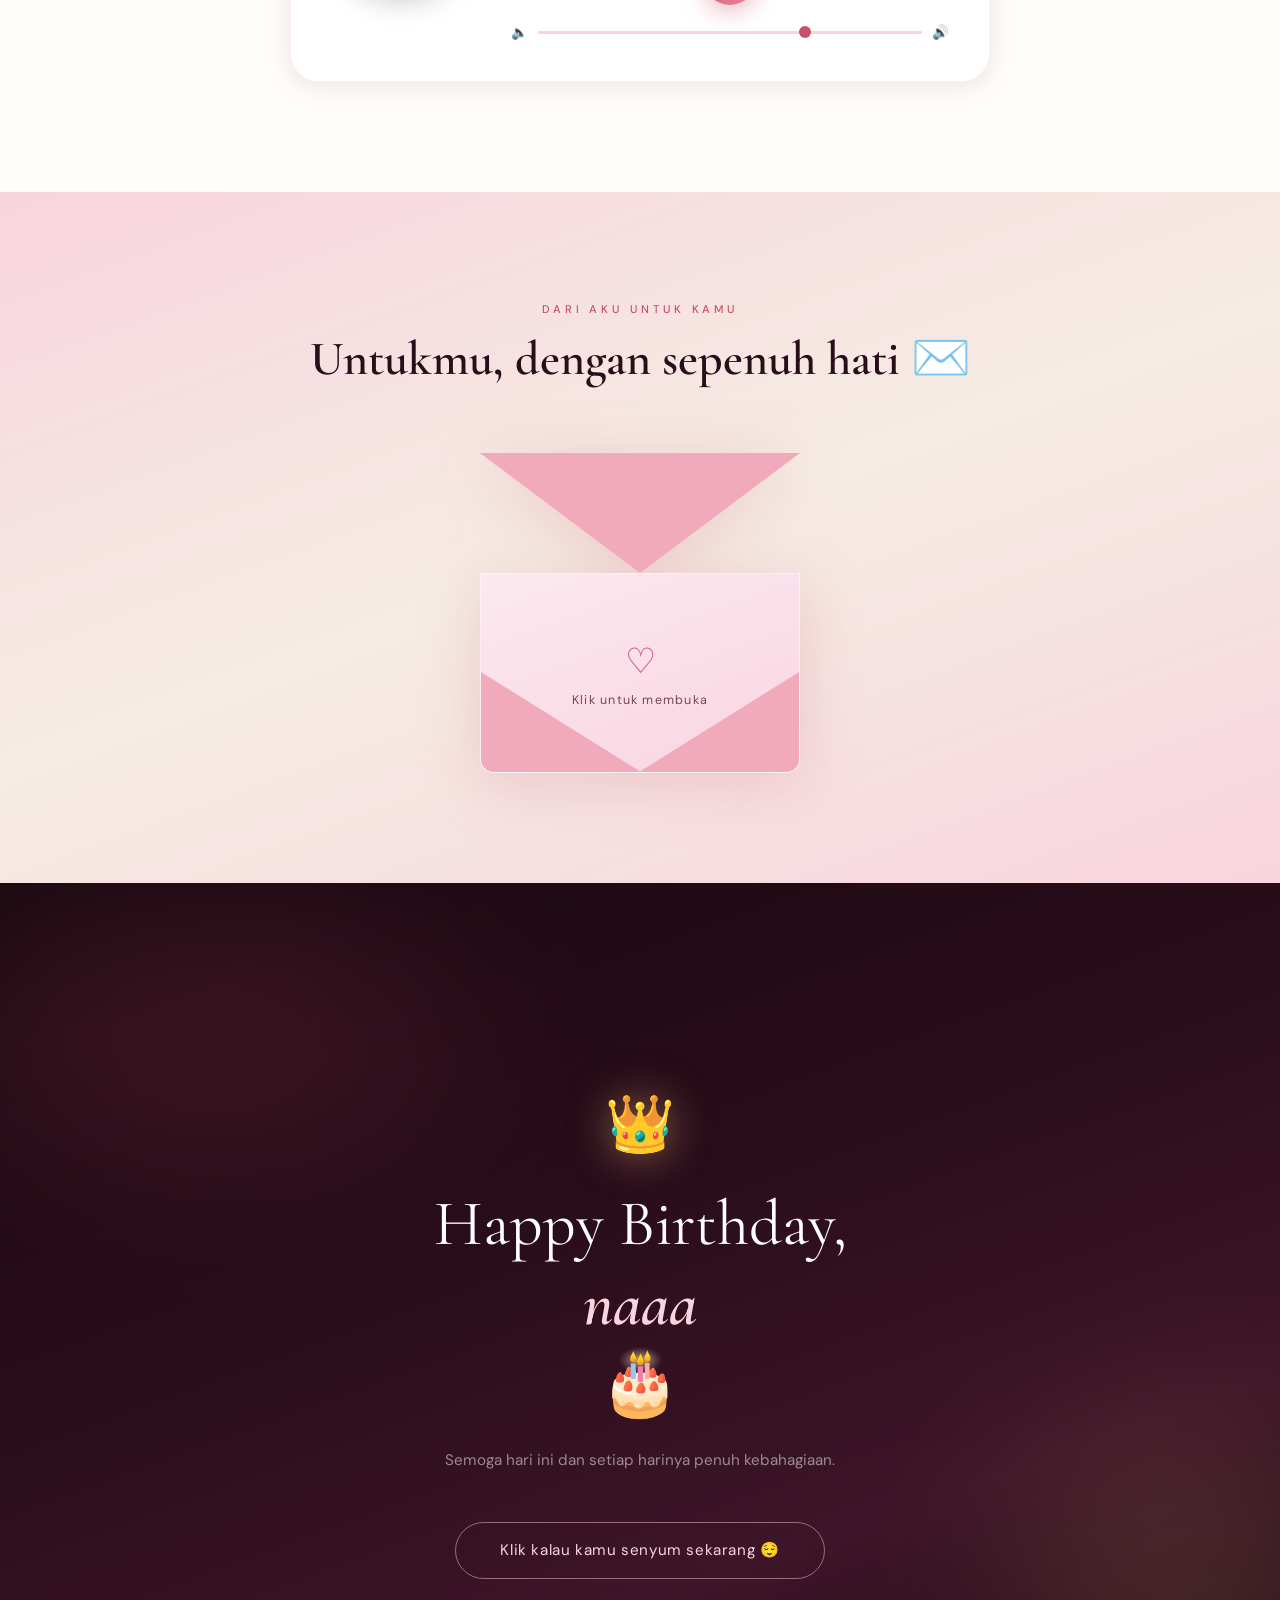
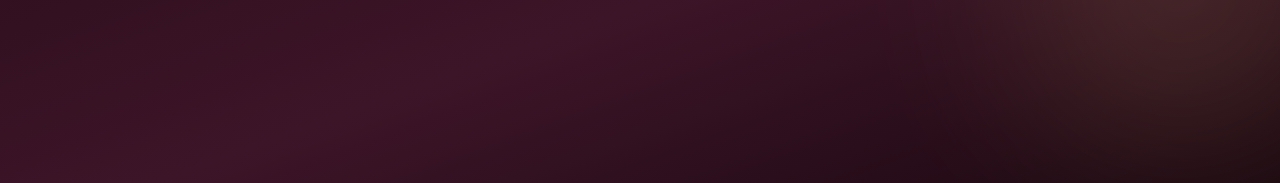
==== commit 24227054: "/" ====
--- a/index.html
+++ b/index.html
@@ -12,7 +12,7 @@
 
   <!-- ========== AMBIENT AUTOPLAY (BIRU) ========== -->
   <audio id="ambient-audio" preload="auto" loop>
-    <source src="Gabriella_Fernaldi_-_Biru_-__64_Kbps___1_.mp3" type="audio/mpeg" />
+    <source src="biru.mp3" type="audio/mpeg" />
   </audio>
 
   <!-- ========== CLICK TO START OVERLAY ========== -->
@@ -187,7 +187,7 @@
         <p class="music-quote">"Setiap nada selalu mengingatkanku padamu."</p>
 
         <audio id="birthday-audio" preload="none">
-          <source src="sssSpotify_com_downloader_1772805914259.mp3" type="audio/mpeg" />
+          <source src="sss.mp3" type="audio/mpeg" />
         </audio>
 
         <div class="music-progress-section">
@@ -196,7 +196,7 @@
           </div>
           <div class="music-timestamps">
             <span id="current-time">0:00</span>
-            <span id="total-time">0:00</span>
+            <span id="total-time">4:05</span>
           </div>
         </div>
 
